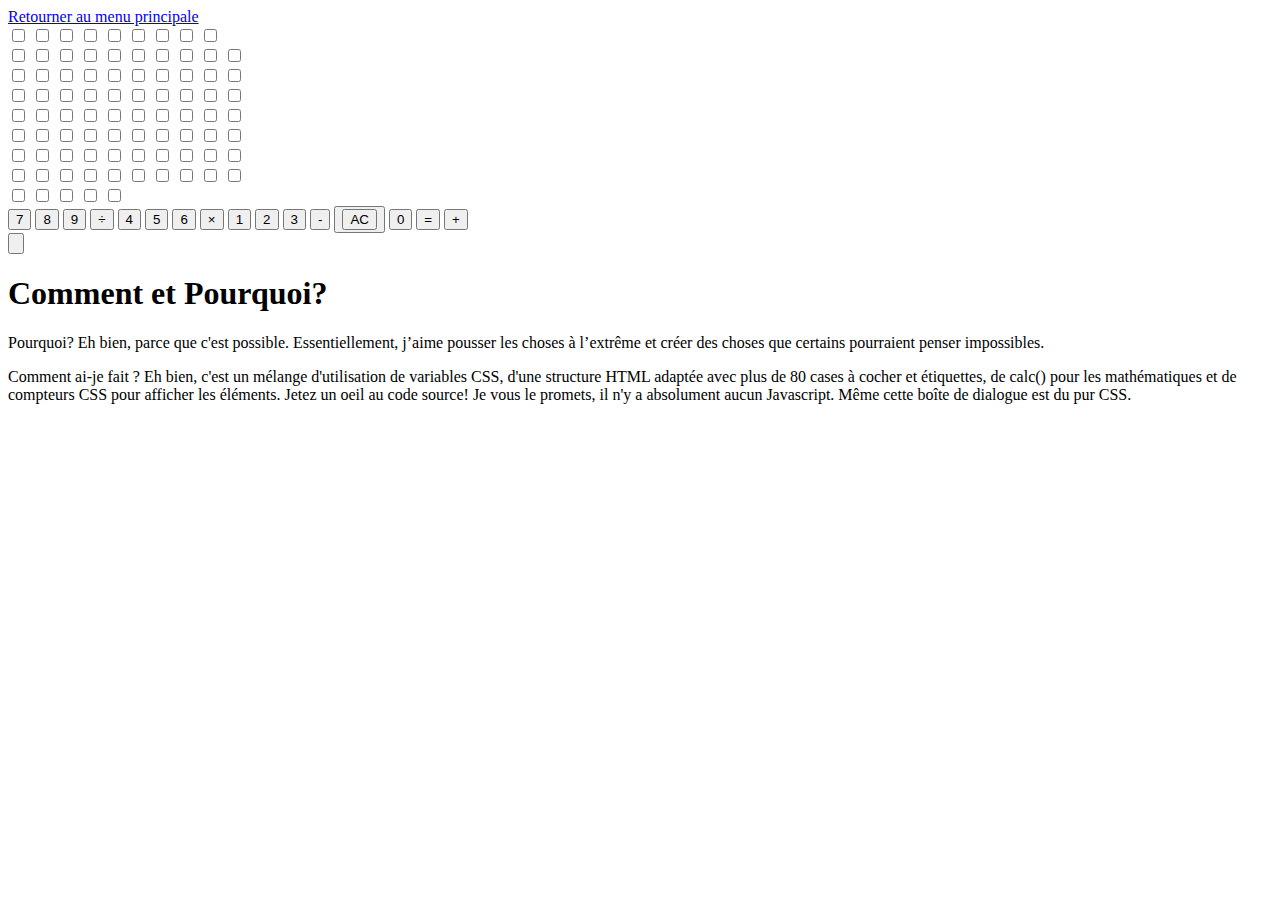
==== projets/calculatrice.html @ 56c15b59 "Changement lien retour calculatrice" ====
<!DOCTYPE html>
<html lang="en">
<head>
    <meta charset="UTF-8">
    <meta name="viewport" content="width=device-width, initial-scale=1.0">
    <title>Calculatrice</title>
    <link rel="stylesheet" href="calculatrice.css">
</head>
<body>
	<div class="retour">
	<a href="../index.html">Retourner au menu principale</a>
	</div>

    <form>
		<div id="digit1">
			<input type="checkbox" id="d1-1" class="number1">
			<input type="checkbox" id="d1-2" class="number2">
			<input type="checkbox" id="d1-3" class="number3">
			<input type="checkbox" id="d1-4" class="number4">
			<input type="checkbox" id="d1-5" class="number5">
			<input type="checkbox" id="d1-6" class="number6">
			<input type="checkbox" id="d1-7" class="number7">
			<input type="checkbox" id="d1-8" class="number8">
			<input type="checkbox" id="d1-9" class="number9">
			<div id="digit2">
				<input type="checkbox" id="d2-0" class="number0">
				<input type="checkbox" id="d2-1" class="number1">
				<input type="checkbox" id="d2-2" class="number2">
				<input type="checkbox" id="d2-3" class="number3">
				<input type="checkbox" id="d2-4" class="number4">
				<input type="checkbox" id="d2-5" class="number5">
				<input type="checkbox" id="d2-6" class="number6">
				<input type="checkbox" id="d2-7" class="number7">
				<input type="checkbox" id="d2-8" class="number8">
				<input type="checkbox" id="d2-9" class="number9">
				<div id="digit3">
					<input type="checkbox" id="d3-0" class="number0">
					<input type="checkbox" id="d3-1" class="number1">
					<input type="checkbox" id="d3-2" class="number2">
					<input type="checkbox" id="d3-3" class="number3">
					<input type="checkbox" id="d3-4" class="number4">
					<input type="checkbox" id="d3-5" class="number5">
					<input type="checkbox" id="d3-6" class="number6">
					<input type="checkbox" id="d3-7" class="number7">
					<input type="checkbox" id="d3-8" class="number8">
					<input type="checkbox" id="d3-9" class="number9">
					<div id="digit4">
						<input type="checkbox" id="d4-0" class="number0">
						<input type="checkbox" id="d4-1" class="number1">
						<input type="checkbox" id="d4-2" class="number2">
						<input type="checkbox" id="d4-3" class="number3">
						<input type="checkbox" id="d4-4" class="number4">
						<input type="checkbox" id="d4-5" class="number5">
						<input type="checkbox" id="d4-6" class="number6">
						<input type="checkbox" id="d4-7" class="number7">
						<input type="checkbox" id="d4-8" class="number8">
						<input type="checkbox" id="d4-9" class="number9">
						<div id="digit5">
							<input type="checkbox" id="d5-0" class="number0">
							<input type="checkbox" id="d5-1" class="number1">
							<input type="checkbox" id="d5-2" class="number2">
							<input type="checkbox" id="d5-3" class="number3">
							<input type="checkbox" id="d5-4" class="number4">
							<input type="checkbox" id="d5-5" class="number5">
							<input type="checkbox" id="d5-6" class="number6">
							<input type="checkbox" id="d5-7" class="number7">
							<input type="checkbox" id="d5-8" class="number8">
							<input type="checkbox" id="d5-9" class="number9">
							<div id="digit6">
								<input type="checkbox" id="d6-0" class="number0">
								<input type="checkbox" id="d6-1" class="number1">
								<input type="checkbox" id="d6-2" class="number2">
								<input type="checkbox" id="d6-3" class="number3">
								<input type="checkbox" id="d6-4" class="number4">
								<input type="checkbox" id="d6-5" class="number5">
								<input type="checkbox" id="d6-6" class="number6">
								<input type="checkbox" id="d6-7" class="number7">
								<input type="checkbox" id="d6-8" class="number8">
								<input type="checkbox" id="d6-9" class="number9">
								<div id="digit7">
									<input type="checkbox" id="d7-0" class="number0">
									<input type="checkbox" id="d7-1" class="number1">
									<input type="checkbox" id="d7-2" class="number2">
									<input type="checkbox" id="d7-3" class="number3">
									<input type="checkbox" id="d7-4" class="number4">
									<input type="checkbox" id="d7-5" class="number5">
									<input type="checkbox" id="d7-6" class="number6">
									<input type="checkbox" id="d7-7" class="number7">
									<input type="checkbox" id="d7-8" class="number8">
									<input type="checkbox" id="d7-9" class="number9">
									<div id="digit8">
										<input type="checkbox" id="d8-0" class="number0">
										<input type="checkbox" id="d8-1" class="number1">
										<input type="checkbox" id="d8-2" class="number2">
										<input type="checkbox" id="d8-3" class="number3">
										<input type="checkbox" id="d8-4" class="number4">
										<input type="checkbox" id="d8-5" class="number5">
										<input type="checkbox" id="d8-6" class="number6">
										<input type="checkbox" id="d8-7" class="number7">
										<input type="checkbox" id="d8-8" class="number8">
										<input type="checkbox" id="d8-9" class="number9">
										<div id="operations">
											<input type="checkbox" id="add">
											<input type="checkbox" id="subtract">
											<input type="checkbox" id="multiply">
											<input type="checkbox" id="divide">
											<input type="checkbox" id="equals">
											<main>
												<div id="screen">
													<div id="input"></div>
													<div id="output"></div>
												</div>
												<div id="buttons">
													<button type="button">
														<label for="d8-7" class="digit8"></label>
														<label for="d7-7" class="digit7"></label>
														<label for="d6-7" class="digit6"></label>
														<label for="d5-7" class="digit5"></label>
														<label for="d4-7" class="digit4"></label>
														<label for="d3-7" class="digit3"></label>
														<label for="d2-7" class="digit2"></label>
														<label for="d1-7" class="digit1"></label>
														7
													</button>
													<button type="button">
														<label for="d8-8" class="digit8"></label>
														<label for="d7-8" class="digit7"></label>
														<label for="d6-8" class="digit6"></label>
														<label for="d5-8" class="digit5"></label>
														<label for="d4-8" class="digit4"></label>
														<label for="d3-8" class="digit3"></label>
														<label for="d2-8" class="digit2"></label>
														<label for="d1-8" class="digit1"></label>
														8
													</button>
													<button type="button">
														<label for="d8-9" class="digit8"></label>
														<label for="d7-9" class="digit7"></label>
														<label for="d6-9" class="digit6"></label>
														<label for="d5-9" class="digit5"></label>
														<label for="d4-9" class="digit4"></label>
														<label for="d3-9" class="digit3"></label>
														<label for="d2-9" class="digit2"></label>
														<label for="d1-9" class="digit1"></label>
														9
													</button>
													<button type="button"><label for="divide"></label>&divide;</button>
													<button type="button">
														<label for="d8-4" class="digit8"></label>
														<label for="d7-4" class="digit7"></label>
														<label for="d6-4" class="digit6"></label>
														<label for="d5-4" class="digit5"></label>
														<label for="d4-4" class="digit4"></label>
														<label for="d3-4" class="digit3"></label>
														<label for="d2-4" class="digit2"></label>
														<label for="d1-4" class="digit1"></label>
														4
													</button>
													<button type="button">
														<label for="d8-5" class="digit8"></label>
														<label for="d7-5" class="digit7"></label>
														<label for="d6-5" class="digit6"></label>
														<label for="d5-5" class="digit5"></label>
														<label for="d4-5" class="digit4"></label>
														<label for="d3-5" class="digit3"></label>
														<label for="d2-5" class="digit2"></label>
														<label for="d1-5" class="digit1"></label>
														5
													</button>
													<button type="button">
														<label for="d8-6" class="digit8"></label>
														<label for="d7-6" class="digit7"></label>
														<label for="d6-6" class="digit6"></label>
														<label for="d5-6" class="digit5"></label>
														<label for="d4-6" class="digit4"></label>
														<label for="d3-6" class="digit3"></label>
														<label for="d2-6" class="digit2"></label>
														<label for="d1-6" class="digit1"></label>
														6
													</button>
													<button type="button"><label for="multiply"></label>&times;</button>
													<button type="button">
														<label for="d8-1" class="digit8"></label>
														<label for="d7-1" class="digit7"></label>
														<label for="d6-1" class="digit6"></label>
														<label for="d5-1" class="digit5"></label>
														<label for="d4-1" class="digit4"></label>
														<label for="d3-1" class="digit3"></label>
														<label for="d2-1" class="digit2"></label>
														<label for="d1-1" class="digit1"></label>
														1
													</button>
													<button type="button">
														<label for="d8-2" class="digit8"></label>
														<label for="d7-2" class="digit7"></label>
														<label for="d6-2" class="digit6"></label>
														<label for="d5-2" class="digit5"></label>
														<label for="d4-2" class="digit4"></label>
														<label for="d3-2" class="digit3"></label>
														<label for="d2-2" class="digit2"></label>
														<label for="d1-2" class="digit1"></label>
														2
													</button>
													<button type="button">
														<label for="d8-3" class="digit8"></label>
														<label for="d7-3" class="digit7"></label>
														<label for="d6-3" class="digit6"></label>
														<label for="d5-3" class="digit5"></label>
														<label for="d4-3" class="digit4"></label>
														<label for="d3-3" class="digit3"></label>
														<label for="d2-3" class="digit2"></label>
														<label for="d1-3" class="digit1"></label>
														3
													</button>
													<button type="button"><label for="subtract"></label>-</button>
													<button type="button"><input type="reset" value="AC"></button>
													<button type="button">
														<label for="d8-0" class="digit8"></label>
														<label for="d7-0" class="digit7"></label>
														<label for="d6-0" class="digit6"></label>
														<label for="d5-0" class="digit5"></label>
														<label for="d4-0" class="digit4"></label>
														<label for="d3-0" class="digit3"></label>
														<label for="d2-0" class="digit2"></label>
														<label for="d1-0" class="digit1"></label>
														0
													</button>
													<button type="button"><label for="equals"></label>=</button>
													<button type="button"><label for="add"></label>+</button>
												</div>
											</main>
										</div>
									</div>
								</div>
							</div>
						</div>
					</div>
				</div>
			</div>
		</div>
	</form>
	<button id="why">
		<svg viewBox="0 0 24 24">
			<path d="M11 18h2v-2h-2v2zm1-16C6.48 2 2 6.48 2 12s4.48 10 10 10 10-4.48 10-10S17.52 2 12 2zm0 18c-4.41 0-8-3.59-8-8s3.59-8 8-8 8 3.59 8 8-3.59 8-8 8zm0-14c-2.21 0-4 1.79-4 4h2c0-1.1.9-2 2-2s2 .9 2 2c0 2-3 1.75-3 5h2c0-2.25 3-2.5 3-5 0-2.21-1.79-4-4-4z" style="fill:currentColor;"/>
		</svg>
	</button>
	<section>
		<h1>Comment et Pourquoi?</h1>
		<p>Pourquoi? Eh bien, parce que c'est possible. Essentiellement, j’aime pousser les choses à l’extrême et créer des choses que certains pourraient penser impossibles.</p>
		<p>
			Comment ai-je fait ? Eh bien, c'est un mélange d'utilisation de variables CSS, d'une structure HTML adaptée avec plus de 80 cases à cocher et étiquettes, de calc() pour les mathématiques et de compteurs CSS pour afficher les éléments. Jetez un oeil au code source! Je vous le promets, il n'y a absolument aucun Javascript. Même cette boîte de dialogue est du pur CSS.
		</p>
	</section>

</body>
</html>
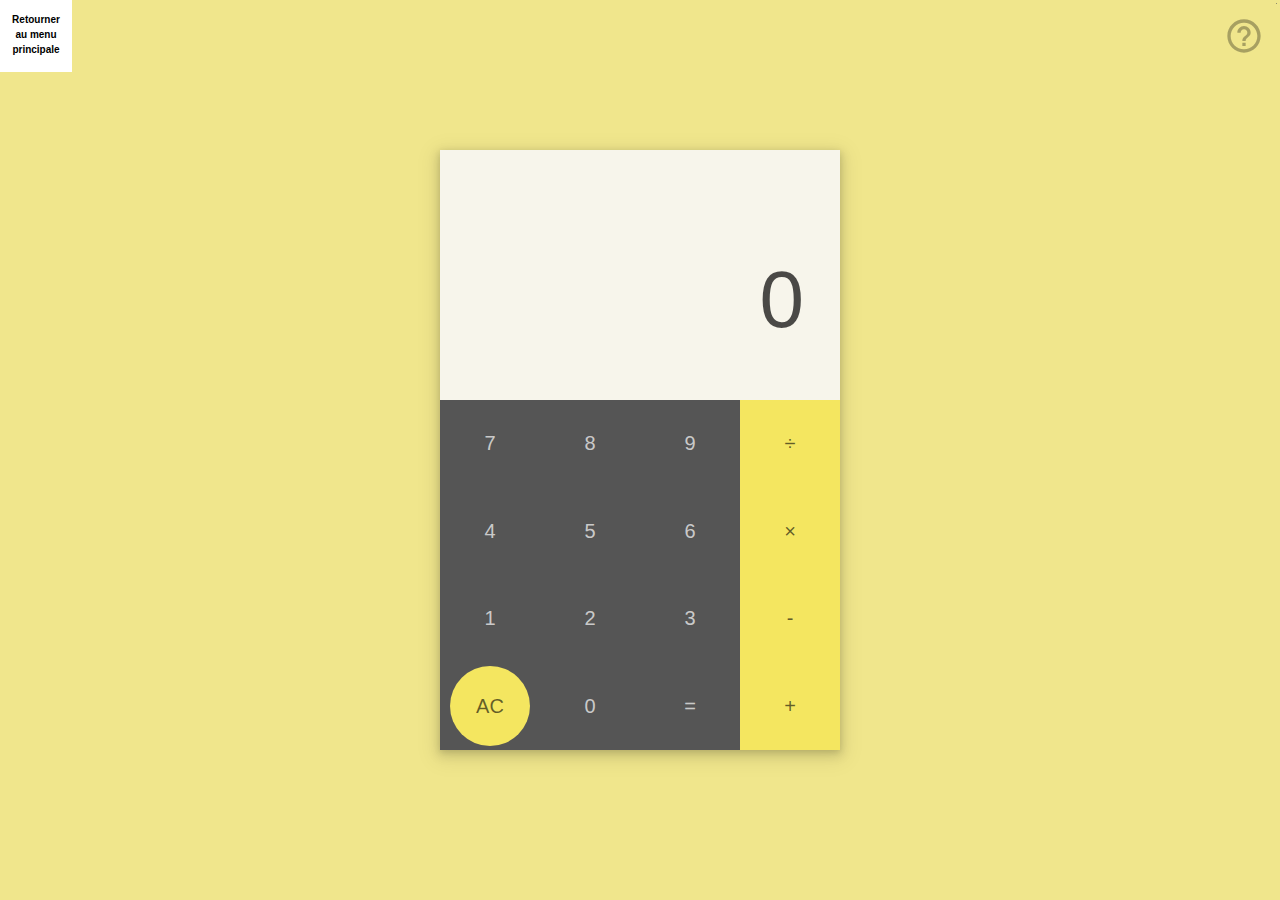
==== commit 6e714f91: "fisrt commit" ====
--- a/projets/calculatrice.html
+++ b/projets/calculatrice.html
@@ -1,256 +1,256 @@
-<!DOCTYPE html>
-<html lang="en">
-<head>
-    <meta charset="UTF-8">
-    <meta name="viewport" content="width=device-width, initial-scale=1.0">
-    <title>Calculatrice</title>
-    <link rel="stylesheet" href="calculatrice.css">
-</head>
-<body>
-	<div class="retour">
-	<a href="../index.html">Retourner au menu principale</a>
-	</div>
-
-    <form>
-		<div id="digit1">
-			<input type="checkbox" id="d1-1" class="number1">
-			<input type="checkbox" id="d1-2" class="number2">
-			<input type="checkbox" id="d1-3" class="number3">
-			<input type="checkbox" id="d1-4" class="number4">
-			<input type="checkbox" id="d1-5" class="number5">
-			<input type="checkbox" id="d1-6" class="number6">
-			<input type="checkbox" id="d1-7" class="number7">
-			<input type="checkbox" id="d1-8" class="number8">
-			<input type="checkbox" id="d1-9" class="number9">
-			<div id="digit2">
-				<input type="checkbox" id="d2-0" class="number0">
-				<input type="checkbox" id="d2-1" class="number1">
-				<input type="checkbox" id="d2-2" class="number2">
-				<input type="checkbox" id="d2-3" class="number3">
-				<input type="checkbox" id="d2-4" class="number4">
-				<input type="checkbox" id="d2-5" class="number5">
-				<input type="checkbox" id="d2-6" class="number6">
-				<input type="checkbox" id="d2-7" class="number7">
-				<input type="checkbox" id="d2-8" class="number8">
-				<input type="checkbox" id="d2-9" class="number9">
-				<div id="digit3">
-					<input type="checkbox" id="d3-0" class="number0">
-					<input type="checkbox" id="d3-1" class="number1">
-					<input type="checkbox" id="d3-2" class="number2">
-					<input type="checkbox" id="d3-3" class="number3">
-					<input type="checkbox" id="d3-4" class="number4">
-					<input type="checkbox" id="d3-5" class="number5">
-					<input type="checkbox" id="d3-6" class="number6">
-					<input type="checkbox" id="d3-7" class="number7">
-					<input type="checkbox" id="d3-8" class="number8">
-					<input type="checkbox" id="d3-9" class="number9">
-					<div id="digit4">
-						<input type="checkbox" id="d4-0" class="number0">
-						<input type="checkbox" id="d4-1" class="number1">
-						<input type="checkbox" id="d4-2" class="number2">
-						<input type="checkbox" id="d4-3" class="number3">
-						<input type="checkbox" id="d4-4" class="number4">
-						<input type="checkbox" id="d4-5" class="number5">
-						<input type="checkbox" id="d4-6" class="number6">
-						<input type="checkbox" id="d4-7" class="number7">
-						<input type="checkbox" id="d4-8" class="number8">
-						<input type="checkbox" id="d4-9" class="number9">
-						<div id="digit5">
-							<input type="checkbox" id="d5-0" class="number0">
-							<input type="checkbox" id="d5-1" class="number1">
-							<input type="checkbox" id="d5-2" class="number2">
-							<input type="checkbox" id="d5-3" class="number3">
-							<input type="checkbox" id="d5-4" class="number4">
-							<input type="checkbox" id="d5-5" class="number5">
-							<input type="checkbox" id="d5-6" class="number6">
-							<input type="checkbox" id="d5-7" class="number7">
-							<input type="checkbox" id="d5-8" class="number8">
-							<input type="checkbox" id="d5-9" class="number9">
-							<div id="digit6">
-								<input type="checkbox" id="d6-0" class="number0">
-								<input type="checkbox" id="d6-1" class="number1">
-								<input type="checkbox" id="d6-2" class="number2">
-								<input type="checkbox" id="d6-3" class="number3">
-								<input type="checkbox" id="d6-4" class="number4">
-								<input type="checkbox" id="d6-5" class="number5">
-								<input type="checkbox" id="d6-6" class="number6">
-								<input type="checkbox" id="d6-7" class="number7">
-								<input type="checkbox" id="d6-8" class="number8">
-								<input type="checkbox" id="d6-9" class="number9">
-								<div id="digit7">
-									<input type="checkbox" id="d7-0" class="number0">
-									<input type="checkbox" id="d7-1" class="number1">
-									<input type="checkbox" id="d7-2" class="number2">
-									<input type="checkbox" id="d7-3" class="number3">
-									<input type="checkbox" id="d7-4" class="number4">
-									<input type="checkbox" id="d7-5" class="number5">
-									<input type="checkbox" id="d7-6" class="number6">
-									<input type="checkbox" id="d7-7" class="number7">
-									<input type="checkbox" id="d7-8" class="number8">
-									<input type="checkbox" id="d7-9" class="number9">
-									<div id="digit8">
-										<input type="checkbox" id="d8-0" class="number0">
-										<input type="checkbox" id="d8-1" class="number1">
-										<input type="checkbox" id="d8-2" class="number2">
-										<input type="checkbox" id="d8-3" class="number3">
-										<input type="checkbox" id="d8-4" class="number4">
-										<input type="checkbox" id="d8-5" class="number5">
-										<input type="checkbox" id="d8-6" class="number6">
-										<input type="checkbox" id="d8-7" class="number7">
-										<input type="checkbox" id="d8-8" class="number8">
-										<input type="checkbox" id="d8-9" class="number9">
-										<div id="operations">
-											<input type="checkbox" id="add">
-											<input type="checkbox" id="subtract">
-											<input type="checkbox" id="multiply">
-											<input type="checkbox" id="divide">
-											<input type="checkbox" id="equals">
-											<main>
-												<div id="screen">
-													<div id="input"></div>
-													<div id="output"></div>
-												</div>
-												<div id="buttons">
-													<button type="button">
-														<label for="d8-7" class="digit8"></label>
-														<label for="d7-7" class="digit7"></label>
-														<label for="d6-7" class="digit6"></label>
-														<label for="d5-7" class="digit5"></label>
-														<label for="d4-7" class="digit4"></label>
-														<label for="d3-7" class="digit3"></label>
-														<label for="d2-7" class="digit2"></label>
-														<label for="d1-7" class="digit1"></label>
-														7
-													</button>
-													<button type="button">
-														<label for="d8-8" class="digit8"></label>
-														<label for="d7-8" class="digit7"></label>
-														<label for="d6-8" class="digit6"></label>
-														<label for="d5-8" class="digit5"></label>
-														<label for="d4-8" class="digit4"></label>
-														<label for="d3-8" class="digit3"></label>
-														<label for="d2-8" class="digit2"></label>
-														<label for="d1-8" class="digit1"></label>
-														8
-													</button>
-													<button type="button">
-														<label for="d8-9" class="digit8"></label>
-														<label for="d7-9" class="digit7"></label>
-														<label for="d6-9" class="digit6"></label>
-														<label for="d5-9" class="digit5"></label>
-														<label for="d4-9" class="digit4"></label>
-														<label for="d3-9" class="digit3"></label>
-														<label for="d2-9" class="digit2"></label>
-														<label for="d1-9" class="digit1"></label>
-														9
-													</button>
-													<button type="button"><label for="divide"></label>&divide;</button>
-													<button type="button">
-														<label for="d8-4" class="digit8"></label>
-														<label for="d7-4" class="digit7"></label>
-														<label for="d6-4" class="digit6"></label>
-														<label for="d5-4" class="digit5"></label>
-														<label for="d4-4" class="digit4"></label>
-														<label for="d3-4" class="digit3"></label>
-														<label for="d2-4" class="digit2"></label>
-														<label for="d1-4" class="digit1"></label>
-														4
-													</button>
-													<button type="button">
-														<label for="d8-5" class="digit8"></label>
-														<label for="d7-5" class="digit7"></label>
-														<label for="d6-5" class="digit6"></label>
-														<label for="d5-5" class="digit5"></label>
-														<label for="d4-5" class="digit4"></label>
-														<label for="d3-5" class="digit3"></label>
-														<label for="d2-5" class="digit2"></label>
-														<label for="d1-5" class="digit1"></label>
-														5
-													</button>
-													<button type="button">
-														<label for="d8-6" class="digit8"></label>
-														<label for="d7-6" class="digit7"></label>
-														<label for="d6-6" class="digit6"></label>
-														<label for="d5-6" class="digit5"></label>
-														<label for="d4-6" class="digit4"></label>
-														<label for="d3-6" class="digit3"></label>
-														<label for="d2-6" class="digit2"></label>
-														<label for="d1-6" class="digit1"></label>
-														6
-													</button>
-													<button type="button"><label for="multiply"></label>&times;</button>
-													<button type="button">
-														<label for="d8-1" class="digit8"></label>
-														<label for="d7-1" class="digit7"></label>
-														<label for="d6-1" class="digit6"></label>
-														<label for="d5-1" class="digit5"></label>
-														<label for="d4-1" class="digit4"></label>
-														<label for="d3-1" class="digit3"></label>
-														<label for="d2-1" class="digit2"></label>
-														<label for="d1-1" class="digit1"></label>
-														1
-													</button>
-													<button type="button">
-														<label for="d8-2" class="digit8"></label>
-														<label for="d7-2" class="digit7"></label>
-														<label for="d6-2" class="digit6"></label>
-														<label for="d5-2" class="digit5"></label>
-														<label for="d4-2" class="digit4"></label>
-														<label for="d3-2" class="digit3"></label>
-														<label for="d2-2" class="digit2"></label>
-														<label for="d1-2" class="digit1"></label>
-														2
-													</button>
-													<button type="button">
-														<label for="d8-3" class="digit8"></label>
-														<label for="d7-3" class="digit7"></label>
-														<label for="d6-3" class="digit6"></label>
-														<label for="d5-3" class="digit5"></label>
-														<label for="d4-3" class="digit4"></label>
-														<label for="d3-3" class="digit3"></label>
-														<label for="d2-3" class="digit2"></label>
-														<label for="d1-3" class="digit1"></label>
-														3
-													</button>
-													<button type="button"><label for="subtract"></label>-</button>
-													<button type="button"><input type="reset" value="AC"></button>
-													<button type="button">
-														<label for="d8-0" class="digit8"></label>
-														<label for="d7-0" class="digit7"></label>
-														<label for="d6-0" class="digit6"></label>
-														<label for="d5-0" class="digit5"></label>
-														<label for="d4-0" class="digit4"></label>
-														<label for="d3-0" class="digit3"></label>
-														<label for="d2-0" class="digit2"></label>
-														<label for="d1-0" class="digit1"></label>
-														0
-													</button>
-													<button type="button"><label for="equals"></label>=</button>
-													<button type="button"><label for="add"></label>+</button>
-												</div>
-											</main>
-										</div>
-									</div>
-								</div>
-							</div>
-						</div>
-					</div>
-				</div>
-			</div>
-		</div>
-	</form>
-	<button id="why">
-		<svg viewBox="0 0 24 24">
-			<path d="M11 18h2v-2h-2v2zm1-16C6.48 2 2 6.48 2 12s4.48 10 10 10 10-4.48 10-10S17.52 2 12 2zm0 18c-4.41 0-8-3.59-8-8s3.59-8 8-8 8 3.59 8 8-3.59 8-8 8zm0-14c-2.21 0-4 1.79-4 4h2c0-1.1.9-2 2-2s2 .9 2 2c0 2-3 1.75-3 5h2c0-2.25 3-2.5 3-5 0-2.21-1.79-4-4-4z" style="fill:currentColor;"/>
-		</svg>
-	</button>
-	<section>
-		<h1>Comment et Pourquoi?</h1>
-		<p>Pourquoi? Eh bien, parce que c'est possible. Essentiellement, j’aime pousser les choses à l’extrême et créer des choses que certains pourraient penser impossibles.</p>
-		<p>
-			Comment ai-je fait ? Eh bien, c'est un mélange d'utilisation de variables CSS, d'une structure HTML adaptée avec plus de 80 cases à cocher et étiquettes, de calc() pour les mathématiques et de compteurs CSS pour afficher les éléments. Jetez un oeil au code source! Je vous le promets, il n'y a absolument aucun Javascript. Même cette boîte de dialogue est du pur CSS.
-		</p>
-	</section>
-
-</body>
+<!DOCTYPE html>
+<html lang="en">
+<head>
+    <meta charset="UTF-8">
+    <meta name="viewport" content="width=device-width, initial-scale=1.0">
+    <title>Calculatrice</title>
+    <link rel="stylesheet" href="calculatrice.css">
+</head>
+<body>
+	<div class="retour">
+	<a href="../index.html">Retourner au menu principale</a>
+	</div>
+
+    <form>
+		<div id="digit1">
+			<input type="checkbox" id="d1-1" class="number1">
+			<input type="checkbox" id="d1-2" class="number2">
+			<input type="checkbox" id="d1-3" class="number3">
+			<input type="checkbox" id="d1-4" class="number4">
+			<input type="checkbox" id="d1-5" class="number5">
+			<input type="checkbox" id="d1-6" class="number6">
+			<input type="checkbox" id="d1-7" class="number7">
+			<input type="checkbox" id="d1-8" class="number8">
+			<input type="checkbox" id="d1-9" class="number9">
+			<div id="digit2">
+				<input type="checkbox" id="d2-0" class="number0">
+				<input type="checkbox" id="d2-1" class="number1">
+				<input type="checkbox" id="d2-2" class="number2">
+				<input type="checkbox" id="d2-3" class="number3">
+				<input type="checkbox" id="d2-4" class="number4">
+				<input type="checkbox" id="d2-5" class="number5">
+				<input type="checkbox" id="d2-6" class="number6">
+				<input type="checkbox" id="d2-7" class="number7">
+				<input type="checkbox" id="d2-8" class="number8">
+				<input type="checkbox" id="d2-9" class="number9">
+				<div id="digit3">
+					<input type="checkbox" id="d3-0" class="number0">
+					<input type="checkbox" id="d3-1" class="number1">
+					<input type="checkbox" id="d3-2" class="number2">
+					<input type="checkbox" id="d3-3" class="number3">
+					<input type="checkbox" id="d3-4" class="number4">
+					<input type="checkbox" id="d3-5" class="number5">
+					<input type="checkbox" id="d3-6" class="number6">
+					<input type="checkbox" id="d3-7" class="number7">
+					<input type="checkbox" id="d3-8" class="number8">
+					<input type="checkbox" id="d3-9" class="number9">
+					<div id="digit4">
+						<input type="checkbox" id="d4-0" class="number0">
+						<input type="checkbox" id="d4-1" class="number1">
+						<input type="checkbox" id="d4-2" class="number2">
+						<input type="checkbox" id="d4-3" class="number3">
+						<input type="checkbox" id="d4-4" class="number4">
+						<input type="checkbox" id="d4-5" class="number5">
+						<input type="checkbox" id="d4-6" class="number6">
+						<input type="checkbox" id="d4-7" class="number7">
+						<input type="checkbox" id="d4-8" class="number8">
+						<input type="checkbox" id="d4-9" class="number9">
+						<div id="digit5">
+							<input type="checkbox" id="d5-0" class="number0">
+							<input type="checkbox" id="d5-1" class="number1">
+							<input type="checkbox" id="d5-2" class="number2">
+							<input type="checkbox" id="d5-3" class="number3">
+							<input type="checkbox" id="d5-4" class="number4">
+							<input type="checkbox" id="d5-5" class="number5">
+							<input type="checkbox" id="d5-6" class="number6">
+							<input type="checkbox" id="d5-7" class="number7">
+							<input type="checkbox" id="d5-8" class="number8">
+							<input type="checkbox" id="d5-9" class="number9">
+							<div id="digit6">
+								<input type="checkbox" id="d6-0" class="number0">
+								<input type="checkbox" id="d6-1" class="number1">
+								<input type="checkbox" id="d6-2" class="number2">
+								<input type="checkbox" id="d6-3" class="number3">
+								<input type="checkbox" id="d6-4" class="number4">
+								<input type="checkbox" id="d6-5" class="number5">
+								<input type="checkbox" id="d6-6" class="number6">
+								<input type="checkbox" id="d6-7" class="number7">
+								<input type="checkbox" id="d6-8" class="number8">
+								<input type="checkbox" id="d6-9" class="number9">
+								<div id="digit7">
+									<input type="checkbox" id="d7-0" class="number0">
+									<input type="checkbox" id="d7-1" class="number1">
+									<input type="checkbox" id="d7-2" class="number2">
+									<input type="checkbox" id="d7-3" class="number3">
+									<input type="checkbox" id="d7-4" class="number4">
+									<input type="checkbox" id="d7-5" class="number5">
+									<input type="checkbox" id="d7-6" class="number6">
+									<input type="checkbox" id="d7-7" class="number7">
+									<input type="checkbox" id="d7-8" class="number8">
+									<input type="checkbox" id="d7-9" class="number9">
+									<div id="digit8">
+										<input type="checkbox" id="d8-0" class="number0">
+										<input type="checkbox" id="d8-1" class="number1">
+										<input type="checkbox" id="d8-2" class="number2">
+										<input type="checkbox" id="d8-3" class="number3">
+										<input type="checkbox" id="d8-4" class="number4">
+										<input type="checkbox" id="d8-5" class="number5">
+										<input type="checkbox" id="d8-6" class="number6">
+										<input type="checkbox" id="d8-7" class="number7">
+										<input type="checkbox" id="d8-8" class="number8">
+										<input type="checkbox" id="d8-9" class="number9">
+										<div id="operations">
+											<input type="checkbox" id="add">
+											<input type="checkbox" id="subtract">
+											<input type="checkbox" id="multiply">
+											<input type="checkbox" id="divide">
+											<input type="checkbox" id="equals">
+											<main>
+												<div id="screen">
+													<div id="input"></div>
+													<div id="output"></div>
+												</div>
+												<div id="buttons">
+													<button type="button">
+														<label for="d8-7" class="digit8"></label>
+														<label for="d7-7" class="digit7"></label>
+														<label for="d6-7" class="digit6"></label>
+														<label for="d5-7" class="digit5"></label>
+														<label for="d4-7" class="digit4"></label>
+														<label for="d3-7" class="digit3"></label>
+														<label for="d2-7" class="digit2"></label>
+														<label for="d1-7" class="digit1"></label>
+														7
+													</button>
+													<button type="button">
+														<label for="d8-8" class="digit8"></label>
+														<label for="d7-8" class="digit7"></label>
+														<label for="d6-8" class="digit6"></label>
+														<label for="d5-8" class="digit5"></label>
+														<label for="d4-8" class="digit4"></label>
+														<label for="d3-8" class="digit3"></label>
+														<label for="d2-8" class="digit2"></label>
+														<label for="d1-8" class="digit1"></label>
+														8
+													</button>
+													<button type="button">
+														<label for="d8-9" class="digit8"></label>
+														<label for="d7-9" class="digit7"></label>
+														<label for="d6-9" class="digit6"></label>
+														<label for="d5-9" class="digit5"></label>
+														<label for="d4-9" class="digit4"></label>
+														<label for="d3-9" class="digit3"></label>
+														<label for="d2-9" class="digit2"></label>
+														<label for="d1-9" class="digit1"></label>
+														9
+													</button>
+													<button type="button"><label for="divide"></label>&divide;</button>
+													<button type="button">
+														<label for="d8-4" class="digit8"></label>
+														<label for="d7-4" class="digit7"></label>
+														<label for="d6-4" class="digit6"></label>
+														<label for="d5-4" class="digit5"></label>
+														<label for="d4-4" class="digit4"></label>
+														<label for="d3-4" class="digit3"></label>
+														<label for="d2-4" class="digit2"></label>
+														<label for="d1-4" class="digit1"></label>
+														4
+													</button>
+													<button type="button">
+														<label for="d8-5" class="digit8"></label>
+														<label for="d7-5" class="digit7"></label>
+														<label for="d6-5" class="digit6"></label>
+														<label for="d5-5" class="digit5"></label>
+														<label for="d4-5" class="digit4"></label>
+														<label for="d3-5" class="digit3"></label>
+														<label for="d2-5" class="digit2"></label>
+														<label for="d1-5" class="digit1"></label>
+														5
+													</button>
+													<button type="button">
+														<label for="d8-6" class="digit8"></label>
+														<label for="d7-6" class="digit7"></label>
+														<label for="d6-6" class="digit6"></label>
+														<label for="d5-6" class="digit5"></label>
+														<label for="d4-6" class="digit4"></label>
+														<label for="d3-6" class="digit3"></label>
+														<label for="d2-6" class="digit2"></label>
+														<label for="d1-6" class="digit1"></label>
+														6
+													</button>
+													<button type="button"><label for="multiply"></label>&times;</button>
+													<button type="button">
+														<label for="d8-1" class="digit8"></label>
+														<label for="d7-1" class="digit7"></label>
+														<label for="d6-1" class="digit6"></label>
+														<label for="d5-1" class="digit5"></label>
+														<label for="d4-1" class="digit4"></label>
+														<label for="d3-1" class="digit3"></label>
+														<label for="d2-1" class="digit2"></label>
+														<label for="d1-1" class="digit1"></label>
+														1
+													</button>
+													<button type="button">
+														<label for="d8-2" class="digit8"></label>
+														<label for="d7-2" class="digit7"></label>
+														<label for="d6-2" class="digit6"></label>
+														<label for="d5-2" class="digit5"></label>
+														<label for="d4-2" class="digit4"></label>
+														<label for="d3-2" class="digit3"></label>
+														<label for="d2-2" class="digit2"></label>
+														<label for="d1-2" class="digit1"></label>
+														2
+													</button>
+													<button type="button">
+														<label for="d8-3" class="digit8"></label>
+														<label for="d7-3" class="digit7"></label>
+														<label for="d6-3" class="digit6"></label>
+														<label for="d5-3" class="digit5"></label>
+														<label for="d4-3" class="digit4"></label>
+														<label for="d3-3" class="digit3"></label>
+														<label for="d2-3" class="digit2"></label>
+														<label for="d1-3" class="digit1"></label>
+														3
+													</button>
+													<button type="button"><label for="subtract"></label>-</button>
+													<button type="button"><input type="reset" value="AC"></button>
+													<button type="button">
+														<label for="d8-0" class="digit8"></label>
+														<label for="d7-0" class="digit7"></label>
+														<label for="d6-0" class="digit6"></label>
+														<label for="d5-0" class="digit5"></label>
+														<label for="d4-0" class="digit4"></label>
+														<label for="d3-0" class="digit3"></label>
+														<label for="d2-0" class="digit2"></label>
+														<label for="d1-0" class="digit1"></label>
+														0
+													</button>
+													<button type="button"><label for="equals"></label>=</button>
+													<button type="button"><label for="add"></label>+</button>
+												</div>
+											</main>
+										</div>
+									</div>
+								</div>
+							</div>
+						</div>
+					</div>
+				</div>
+			</div>
+		</div>
+	</form>
+	<button id="why">
+		<svg viewBox="0 0 24 24">
+			<path d="M11 18h2v-2h-2v2zm1-16C6.48 2 2 6.48 2 12s4.48 10 10 10 10-4.48 10-10S17.52 2 12 2zm0 18c-4.41 0-8-3.59-8-8s3.59-8 8-8 8 3.59 8 8-3.59 8-8 8zm0-14c-2.21 0-4 1.79-4 4h2c0-1.1.9-2 2-2s2 .9 2 2c0 2-3 1.75-3 5h2c0-2.25 3-2.5 3-5 0-2.21-1.79-4-4-4z" style="fill:currentColor;"/>
+		</svg>
+	</button>
+	<section>
+		<h1>Comment et Pourquoi?</h1>
+		<p>Pourquoi? Eh bien, parce que c'est possible. Essentiellement, j'aime pousser les choses à l'extrême et créer des choses que certains pourraient penser impossibles.</p>
+		<p>
+			Comment ai-je fait ? Eh bien, c'est un mélange d'utilisation de variables CSS, d'une structure HTML adaptée avec plus de 80 cases à cocher et étiquettes, de calc() pour les mathématiques et de compteurs CSS pour afficher les éléments. Jetez un oeil au code source! Je vous le promets, il n'y a absolument aucun Javascript. Même cette boîte de dialogue est du pur CSS.
+		</p>
+	</section>
+
+</body>
 </html>--- a/projets/calculatrice.css
+++ b/projets/calculatrice.css
@@ -0,0 +1,374 @@
+/* ### LOGIC ################ */
+.number9 + * { --digit: 0; }
+.number0:checked + * + * + * + * + * + * + * + * + * + * { --digit: 0; }
+.number1:checked + * + * + * + * + * + * + * + * + * { --digit: 1; }
+.number2:checked + * + * + * + * + * + * + * + * { --digit: 2; }
+.number3:checked + * + * + * + * + * + * + * { --digit: 3; }
+.number4:checked + * + * + * + * + * + * { --digit: 4; }
+.number5:checked + * + * + * + * + * { --digit: 5; }
+.number6:checked + * + * + * + * { --digit: 6; }
+.number7:checked + * + * + * { --digit: 7; }
+.number8:checked + * + * { --digit: 8; }
+.number9:checked + * { --digit: 9; }
+
+#digit1 > :checked ~ :last-child { --digit-1: var(--digit); --value-1: var(--digit); }
+#digit2 > :checked ~ :last-child { --digit-2: var(--digit); --value-1: calc(var(--digit-1) * 10 + var(--digit-2)); }
+#digit3 > :checked ~ :last-child { --digit-3: var(--digit); --value-1: calc(var(--digit-1) * 100 + var(--digit-2) * 10 + var(--digit-3)); }
+#digit4 > :checked ~ :last-child { --digit-4: var(--digit); --value-1: calc(var(--digit-1) * 1000 + var(--digit-2) * 100 + var(--digit-3) * 10 + var(--digit-4)); }
+#digit5 > :checked ~ :last-child { --digit-5: var(--digit); --value-2: var(--digit-5); }
+#digit6 > :checked ~ :last-child { --digit-6: var(--digit); --value-2: calc(var(--digit-5) * 10 + var(--digit-6)); }
+#digit7 > :checked ~ :last-child { --digit-7: var(--digit); --value-2: calc(var(--digit-5) * 100 + var(--digit-6) * 10 + var(--digit-7)); }
+#digit8 > :checked ~ :last-child { --digit-8: var(--digit); --value-2: calc(var(--digit-5) * 1000 + var(--digit-6) * 100 + var(--digit-7) * 10 + var(--digit-8)); }
+
+#add:checked      ~ #equals:checked ~ main { --out: calc(var(--value-1) + var(--value-2)); }
+#subtract:checked ~ #equals:checked ~ main { --out: calc(var(--value-1) - var(--value-2)); }
+#multiply:checked ~ #equals:checked ~ main { --out: calc(var(--value-1) * var(--value-2)); }
+#divide:checked   ~ #equals:checked ~ main { --out: calc(var(--value-1) / var(--value-2)); }
+
+main { counter-reset: value1 var(--value-1, 0) value2 var(--value-2, 0) out var(--out, 0); }
+
+/*    a
+*/
+ #input::after { content: ""; }
+#output::after { content: counter(value1); }
+
+/*    a
+      +
+*/
+#operations > :checked ~ #equals:not(:checked) ~ main #input::after { content: counter(value1); }
+
+#add:checked      ~ #equals:not(:checked) ~ main  #output::after { content: "+"; }
+#subtract:checked ~ #equals:not(:checked) ~ main  #output::after { content: "-"; }
+#multiply:checked ~ #equals:not(:checked) ~ main  #output::after { content: "\00D7"; }
+#divide:checked   ~ #equals:not(:checked) ~ main  #output::after { content: "\00f7"; }
+
+/*   a +
+       b
+*/
+#digit5 :checked ~ div #add:checked      ~ #equals:not(:checked) ~ main  #input::after { content: counter(value1) " + "; }
+#digit5 :checked ~ div #subtract:checked ~ #equals:not(:checked) ~ main  #input::after { content: counter(value1) " - "; }
+#digit5 :checked ~ div #multiply:checked ~ #equals:not(:checked) ~ main  #input::after { content: counter(value1) " \00D7  "; }
+#digit5 :checked ~ div #divide:checked   ~ #equals:not(:checked) ~ main  #input::after { content: counter(value1) " \00f7 "; }
+
+#digit5 :checked ~ div #operations > :checked ~ #equals:not(:checked) ~ main #output::after,
+#digit5 :checked ~     #operations > :checked ~ #equals:not(:checked) ~ main #output::after { content: counter(value2); }
+
+/* a + b
+       c
+*/
+#add:checked      ~ #equals:checked ~ main  #input::after { content: counter(value1) " + " counter(value2); }
+#subtract:checked ~ #equals:checked ~ main  #input::after { content: counter(value1) " - " counter(value2); }
+#multiply:checked ~ #equals:checked ~ main  #input::after { content: counter(value1) " \00D7  " counter(value2); }
+#divide:checked   ~ #equals:checked ~ main  #input::after { content: counter(value1) " \00f7  " counter(value2); }
+
+
+#equals:checked ~ main #output::after { content: counter(out); }
+
+/* dividing by 0 */
+#digit5 > .number0:checked ~ div #divide:checked ~ #equals:checked ~ main #output::after { content: "Oi"; }
+
+#digit5 > .number0:checked ~ div #divide:checked ~ #equals:checked ~ main #output::after { content: "Oi"; }
+#digit5 :not(.number0):checked ~ div #divide:checked ~ #equals:checked ~ main #output::after { content: counter(out); }
+
+button {
+	position: relative;
+	border: none;
+}
+
+label {
+	width: 100%;
+	height: 100%;
+	display: block;
+	position: absolute;
+	left: 0;
+	top: 0;
+}
+
+label.digit5,
+label.digit6,
+label.digit7,
+label.digit8 { display: none; }
+
+#operations > :checked ~ main label { display: block; }
+
+#digit1 > :checked ~ div label.digit1 { display: none; }
+#digit2 > :checked ~ div label.digit2 { display: none; }
+#digit3 > :checked ~ div label.digit3 { display: none; }
+#digit4 > :checked ~ div label.digit4 { display: none; }
+
+#digit5 > :checked ~ div label.digit5 { display: none; }
+#digit6 > :checked ~ div label.digit6 { display: none; }
+#digit7 > :checked ~ div label.digit7 { display: none; }
+#digit8 > :checked ~ div label.digit8 { display: none; }
+
+#operations > :checked ~ #equals:not(:checked) ~ main label:nth-child(n + 4) { display: none; }
+#operations > :checked ~ #equals:not(:checked) ~ main label.digit5 { display: block; }
+
+#operations > :checked ~ #equals:checked ~ main label { display: none !important; }
+
+#digit5 > :checked ~ div #operations > :checked ~ #equals:not(:checked) ~ main label.digit5 { display: none; }
+#digit5 > .number0:checked ~ div  #operations > :checked ~ #equals:not(:checked) ~ main label.digit5 { display: block; }
+#digit5 > .number0:checked ~ :checked ~ div  #operations > :checked ~ #equals:not(:checked) ~ main label.digit5 { display: none; }
+
+label[for=equals]{ display: none; }
+#digit5 > :checked ~ div #operations > :checked ~ #equals ~ main label[for=equals]{ display: block; }
+
+#operations > :checked ~ main button:nth-child(4n) label { display: none; }
+
+#digit5 > .number0:checked ~ div main button:nth-child(14) label { pointer-events: none; }
+#digit5 > .number0:checked ~ :checked ~ div main button:nth-child(14) label { pointer-events: initial; }
+
+input[type=checkbox]{
+	position: fixed;
+	right: 0;
+	top: 0;
+	display: block;
+	width: 1px;
+	height: 1px;
+	opacity: 0.01;
+	transform: scale(0.01);
+}
+
+/* ### DESIGN #######################*/
+body {
+	font: 20px / 1.5 Roboto, arial, sans-serif;
+	height: 100vh;
+	width: 100vw;
+	display: flex;
+	justify-content: center;
+	align-items: center;
+	margin: 0;
+	background-color: khaki;
+}
+.retour a{
+	text-decoration: none;
+	background: white;
+	text-align: center;
+	font-size: 10px;
+	font-weight: bold;
+	color: black;
+}
+
+main {
+	width: 100vw;
+	max-width: 400px;
+	height: 100vh;
+  min-height: 500px;
+	max-height: 600px;
+	display: flex;
+	flex-direction: column;
+	box-shadow: 0 4px 10px 2px rgba(0, 0, 0, 0.1),
+		0 5px 20px 5px rgba(0, 0, 0, 0.08),
+		0 2px 6px rgba(0, 0, 0, 0.1);
+	background-color: #f7f5eb;
+}
+
+#screen {
+	height: 250px;
+	text-align: right;
+	color: rgba(0, 0, 0, 0.7);
+}
+
+#input {
+	height: 50px;
+	line-height: 50px;
+	padding: 50px 36px 0;
+}
+
+#output {
+	height: 150px;
+	line-height: 100px;
+	padding: 0 36px;
+	font-size: 80px;
+}
+
+#buttons {
+	flex: 1;
+	display: grid;
+	grid-template-columns: repeat(4, 1fr);
+	grid-template-columns: repeat(4, 1fr);
+	background-color: #555;
+}
+
+
+button::-moz-focus-inner, input::-moz-focus-inner { border: 0; }
+
+button {
+	color: rgba(255, 255, 255, 0.7);
+	background: none;
+	font-size: 20px;
+	font-family: inherit;
+	outline: none;
+	padding: 0;
+	overflow: hidden;
+}
+
+button::after {
+	content: "";
+	background-color: rgba(255, 255, 255, 0.1);
+	opacity: 0;
+	width: 100%;
+	height: 100%;
+	position: absolute;
+	left: 0;
+	top: 0;
+	transition: .2s;
+	pointer-events: none;
+}
+
+button:hover::after {
+	opacity: 1;
+}
+
+button::before {
+	content: "";
+	background-color: rgba(255, 255, 255, 0.1);
+	width: 100px;
+	height: 100px;
+	border-radius: 50%;
+	position: absolute;
+	left: 50%;
+	top: 50%;
+	opacity: 0;
+	transform: translate(-50%, -50%) scale(0.8);
+	transition: .3s;
+	animation: .2s 0s 1 bloop;
+	pointer-events: none;
+}
+
+@keyframes bloop{
+	from { transform: translate(-50%, -50%); opacity: 1; }
+	to { transform: translate(-50%, -50%) scale(1.6); opacity: 0; }
+}
+
+button:active::before {
+	opacity: 1;
+	transform: translate(-50%, -50%);	
+	animation: none;
+}
+
+button:nth-child(4n){
+	background-color: #f4e660;
+	color: rgba(0, 0, 0, 0.6);
+}
+
+button:nth-child(4n)::after, button:nth-child(4n)::before{
+	background-color: rgba(121, 104, 6, 0.1);
+}
+
+button, button * {
+	cursor: pointer;
+}
+
+
+button:nth-child(13){
+	overflow: visible;
+}
+button:nth-child(13)::before, button:nth-child(13)::after{
+	content: none;
+}
+
+input[type=reset]{
+	background: #f4e660;
+	border: none;
+	width: 80px;
+	height: 80px;
+	border-radius: 50%;
+	position: absolute;
+	top: 50%;
+	left: 50%;
+	transform: translate(-50%, -50%);
+	color: rgba(0, 0, 0, 0.6);
+	font-size: inherit;
+	font-family: inherit;
+	padding: 0;
+	outline: none;
+	transition: .2s;
+}
+
+input[type=reset]:hover{ background-color: #e7d956; }
+input[type=reset]:active { background-color: #dccd4d; }
+
+button#why {
+	color: rgba(0, 0, 0, 0.3);
+	width: 40px;
+	height: 40px;
+	padding: 16px;
+	box-sizing: content-box;
+	position: fixed;
+	top: 0;
+	right: 0;
+}
+
+button#why::before, button#why::after { content: none; }
+
+section {
+  font-size: 16px;
+	width: 450px;
+	box-sizing: border-box;
+	position: fixed;
+	top: 12px;
+	right: -700px;
+	max-width: calc(100vw - 24px);
+	max-height: calc(100vh - 24px);
+	background-color: white;
+	transform-origin: 95% 5%;
+	transform: scale(0.8);
+	opacity: 0;
+	box-shadow: 0 4px 10px 2px rgba(0, 0, 0, 0.1),
+		0 5px 20px 5px rgba(0, 0, 0, 0.08),
+		0 10px 30px 10px rgba(0, 0, 0, 0.08);
+	transition: all .3s, right 0s .3s;
+	background-color: #f7f5eb;
+	padding: 2em;
+}
+
+button#why:focus + section {
+	right: 12px;
+	transform: none;
+	opacity: 1;
+	transition: all .3s, right 0s;
+}
+
+section h1 {
+	padding-left: 24px;
+	font-size: 2em;
+	margin: 0 auto 40px;
+}
+
+section p { margin: 18px 0; }
+section p:last-child { margin-bottom: 12px; }
+
+a {
+	color: rgba(0, 0, 0, 0.25);
+	width: 48px;
+	height: 48px;
+	padding: 12px;
+	position: fixed;
+	top: 0;
+	left: 0;
+}
+
+svg {
+	display: block;
+	width: 100%;
+	height: 100%;
+}
+
+
+
+@media screen and (max-width: 600px){
+	main {
+		max-width: none;
+		max-height: none;
+	}
+	button#why, a {
+		padding: 12px;
+		width: 36px;
+		height: 36px;
+	}
+}
+
+@media screen and (max-height: 500px){
+	section { width: 900px; }
+}